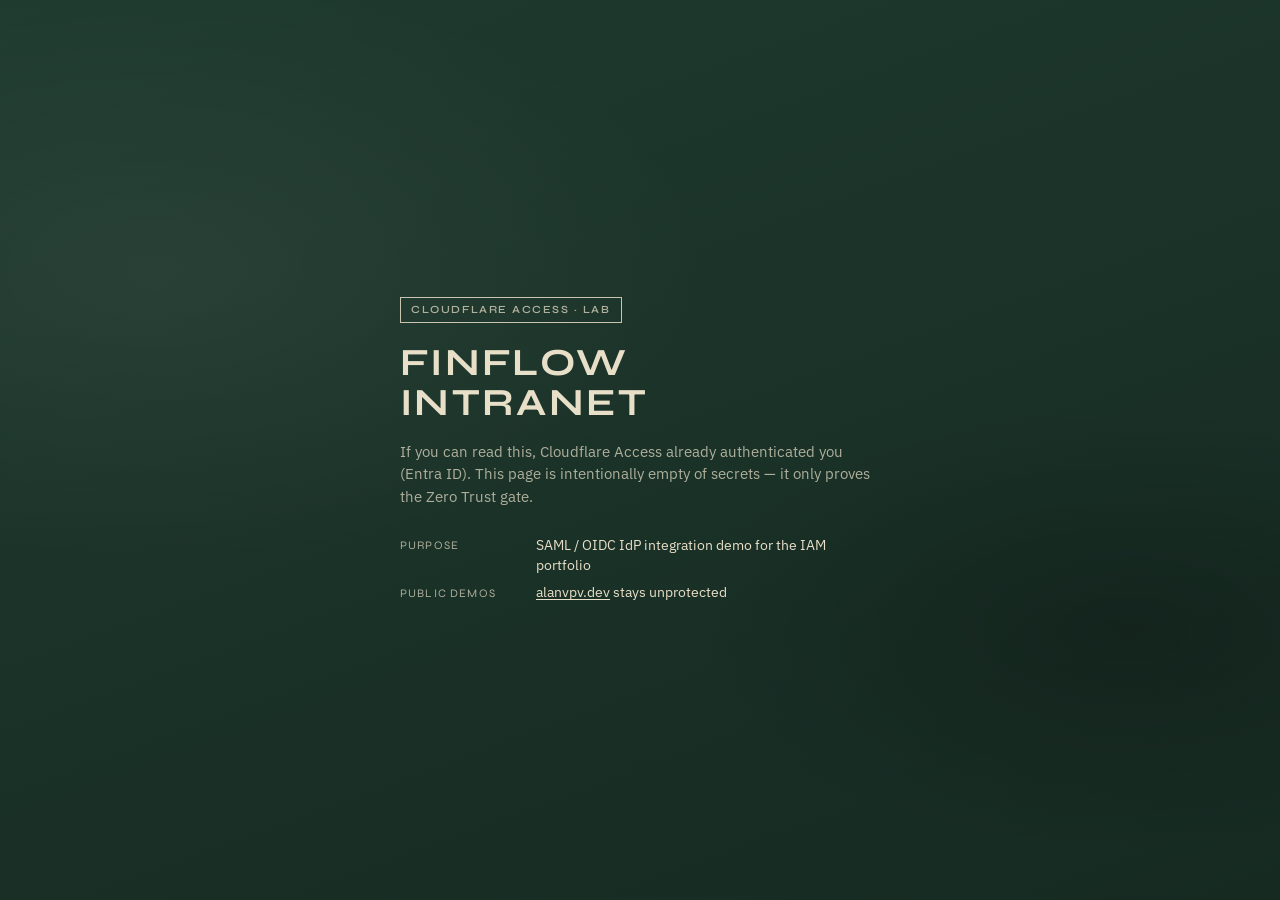
==== 07-cf-access-intranet/index.html @ c632bb49 "HTML Page for CF Zero Trust SAML, SSO/SAML App section and page for hub" ====
<!DOCTYPE html>
<html lang="en">
  <head>
    <meta charset="utf-8" />
    <meta name="viewport" content="width=device-width, initial-scale=1" />
    <title>FinFlow Intranet</title>
    <meta
      name="description"
      content="Dummy intranet page protected by Cloudflare Access + Entra ID (lab)."
    />
    <link rel="preconnect" href="https://fonts.googleapis.com" />
    <link rel="preconnect" href="https://fonts.gstatic.com" crossorigin />
    <link
      href="https://fonts.googleapis.com/css2?family=Syne:wght@500;600;700&family=IBM+Plex+Sans:wght@400;500&display=swap"
      rel="stylesheet"
    />
    <link rel="stylesheet" href="styles.css" />
  </head>
  <body>
    <div class="atmosphere" aria-hidden="true"></div>
    <main class="shell">
      <span class="tag">Cloudflare Access · lab</span>
      <h1>FinFlow Intranet</h1>
      <p class="lead">
        If you can read this, Cloudflare Access already authenticated you
        (Entra ID). This page is intentionally empty of secrets — it only
        proves the Zero Trust gate.
      </p>
      <dl>
        <dt>Purpose</dt>
        <dd>SAML / OIDC IdP integration demo for the IAM portfolio</dd>
        <dt>Public demos</dt>
        <dd><a href="https://alanvpv.dev">alanvpv.dev</a> stays unprotected</dd>
      </dl>
    </main>
  </body>
</html>
---- 07-cf-access-intranet/styles.css ----
:root {
  --bg: #1f3a2e;
  --bg-deep: #162a22;
  --ink: #e8dfc8;
  --ink-soft: rgba(232, 223, 200, 0.72);
  --line: rgba(232, 223, 200, 0.85);
  --font-display: "Syne", sans-serif;
  --font-body: "IBM Plex Sans", sans-serif;
}

*,
*::before,
*::after {
  box-sizing: border-box;
}

html,
body {
  margin: 0;
  min-height: 100%;
}

body {
  min-height: 100vh;
  color: var(--ink);
  background: var(--bg);
  font-family: var(--font-body);
  -webkit-font-smoothing: antialiased;
}

.atmosphere {
  position: fixed;
  inset: 0;
  pointer-events: none;
  background:
    radial-gradient(ellipse 80% 60% at 12% 30%, rgba(255, 255, 255, 0.05), transparent 55%),
    radial-gradient(ellipse 70% 50% at 88% 70%, rgba(0, 0, 0, 0.22), transparent 50%),
    linear-gradient(160deg, var(--bg) 0%, var(--bg-deep) 100%);
  z-index: 0;
}

.shell {
  position: relative;
  z-index: 1;
  width: min(480px, calc(100% - 2.5rem));
  margin: 0 auto;
  min-height: 100vh;
  display: flex;
  flex-direction: column;
  justify-content: center;
  padding: 3rem 0;
  animation: rise 700ms ease-out both;
}

.tag {
  display: inline-block;
  width: fit-content;
  font-family: var(--font-display);
  font-size: 0.68rem;
  font-weight: 600;
  letter-spacing: 0.14em;
  text-transform: uppercase;
  border: 1px solid var(--line);
  padding: 0.35rem 0.65rem;
  color: var(--ink-soft);
  margin-bottom: 1.25rem;
}

h1 {
  margin: 0;
  font-family: var(--font-display);
  font-weight: 700;
  font-size: clamp(1.8rem, 5vw, 2.4rem);
  letter-spacing: 0.06em;
  text-transform: uppercase;
  line-height: 1.05;
}

.lead {
  margin: 1rem 0 0;
  color: var(--ink-soft);
  font-size: 0.95rem;
  line-height: 1.5;
}

dl {
  margin: 1.75rem 0 0;
  display: grid;
  grid-template-columns: 7.5rem 1fr;
  gap: 0.5rem 1rem;
  font-size: 0.88rem;
}

dt {
  color: var(--ink-soft);
  font-family: var(--font-display);
  font-size: 0.72rem;
  letter-spacing: 0.1em;
  text-transform: uppercase;
  padding-top: 0.15rem;
}

dd {
  margin: 0;
  line-height: 1.4;
}

a {
  color: var(--ink);
  text-underline-offset: 2px;
}

a:hover {
  color: #fff8e8;
}

@keyframes rise {
  from {
    opacity: 0;
    transform: translateY(12px);
  }
  to {
    opacity: 1;
    transform: translateY(0);
  }
}

@media (prefers-reduced-motion: reduce) {
  .shell {
    animation: none;
  }
}
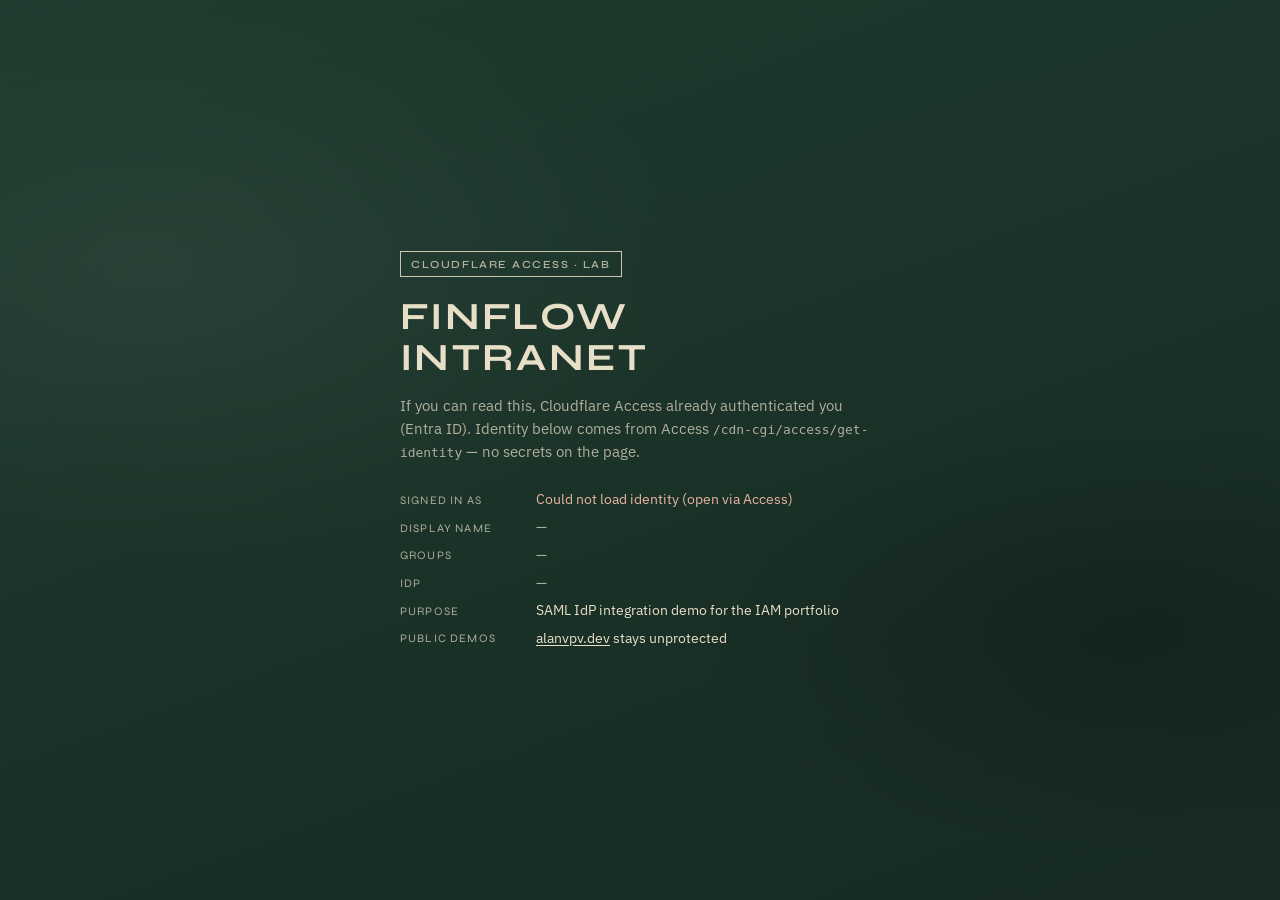
==== commit 6c0909b8: "SAML/SCIM docs, display identity data after intranet login" ====
--- a/07-cf-access-intranet/index.html
+++ b/07-cf-access-intranet/index.html
@@ -23,15 +23,24 @@
       <h1>FinFlow Intranet</h1>
       <p class="lead">
         If you can read this, Cloudflare Access already authenticated you
-        (Entra ID). This page is intentionally empty of secrets — it only
-        proves the Zero Trust gate.
+        (Entra ID). Identity below comes from Access
+        <code>/cdn-cgi/access/get-identity</code> — no secrets on the page.
       </p>
       <dl>
+        <dt>Signed in as</dt>
+        <dd id="identity-email" class="identity-muted">Loading…</dd>
+        <dt>Display name</dt>
+        <dd id="identity-name" class="identity-muted">Loading…</dd>
+        <dt>Groups</dt>
+        <dd id="identity-groups" class="identity-muted">Loading…</dd>
+        <dt>IdP</dt>
+        <dd id="identity-idp" class="identity-muted">Loading…</dd>
         <dt>Purpose</dt>
-        <dd>SAML / OIDC IdP integration demo for the IAM portfolio</dd>
+        <dd>SAML IdP integration demo for the IAM portfolio</dd>
         <dt>Public demos</dt>
         <dd><a href="https://alanvpv.dev">alanvpv.dev</a> stays unprotected</dd>
       </dl>
     </main>
+    <script src="app.js" defer></script>
   </body>
 </html>
--- a/07-cf-access-intranet/styles.css
+++ b/07-cf-access-intranet/styles.css
@@ -103,6 +103,20 @@
 dd {
   margin: 0;
   line-height: 1.4;
+  word-break: break-word;
+}
+
+.identity-muted {
+  color: var(--ink-soft);
+}
+
+.identity-error {
+  color: #e8b4a0;
+}
+
+code {
+  font-family: ui-monospace, "Cascadia Code", "SF Mono", Menlo, monospace;
+  font-size: 0.85em;
 }
 
 a {
